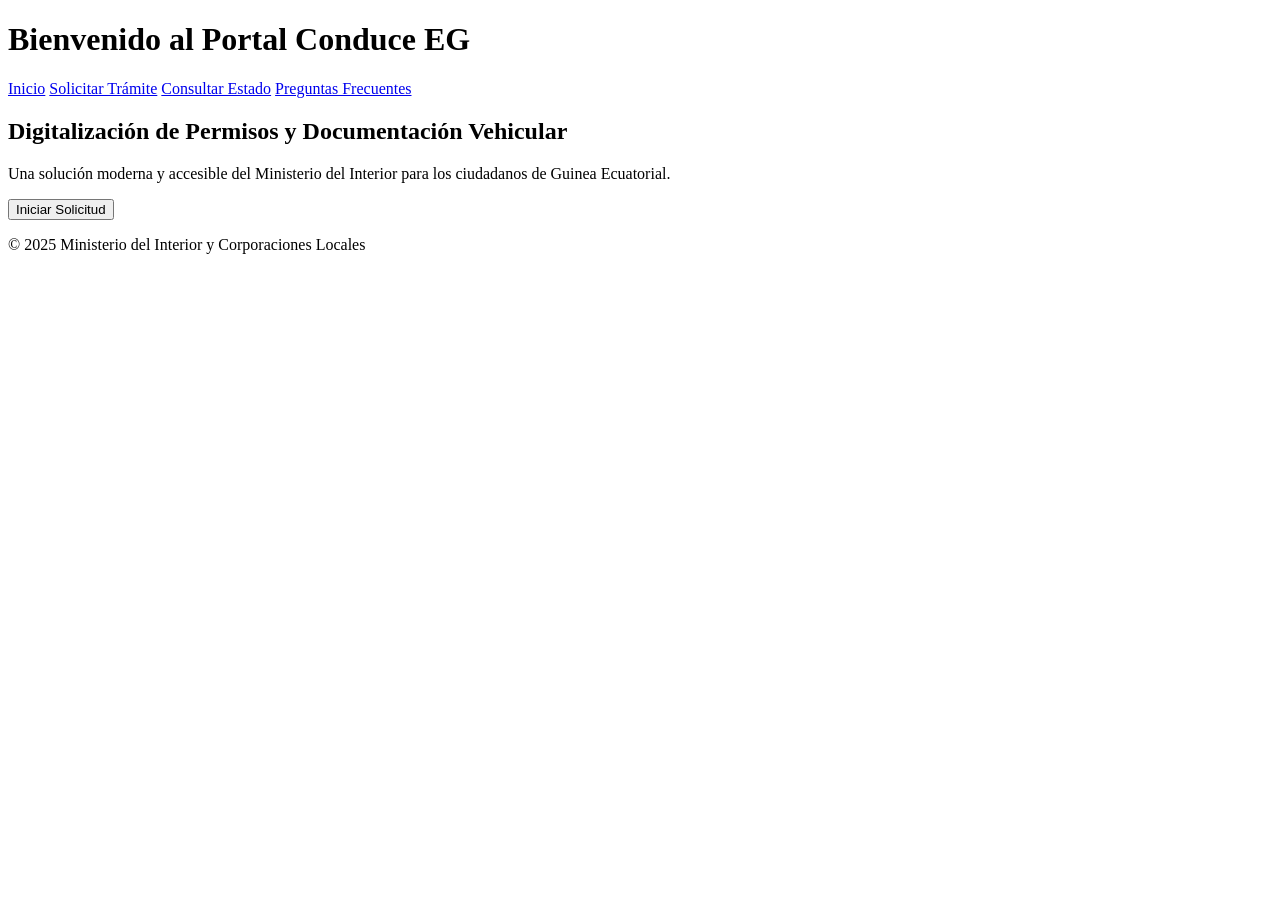
==== index.html @ 7da729fc "Add files via upload" ====
<!DOCTYPE html>
<html lang="es">
<head>
    <meta charset="UTF-8">
    <title>Conduce EG - Portal de Trámites</title>
    <link rel="stylesheet" href="style.css">
</head>
<body>
    <header>
        <h1>Bienvenido al Portal Conduce EG</h1>
        <nav>
            <a href="#">Inicio</a>
            <a href="#">Solicitar Trámite</a>
            <a href="#">Consultar Estado</a>
            <a href="#">Preguntas Frecuentes</a>
        </nav>
    </header>
    <main>
        <section>
            <h2>Digitalización de Permisos y Documentación Vehicular</h2>
            <p>Una solución moderna y accesible del Ministerio del Interior para los ciudadanos de Guinea Ecuatorial.</p>
            <button>Iniciar Solicitud</button>
        </section>
    </main>
    <footer>
        <p>&copy; 2025 Ministerio del Interior y Corporaciones Locales</p>
    </footer>
</body>
</html>
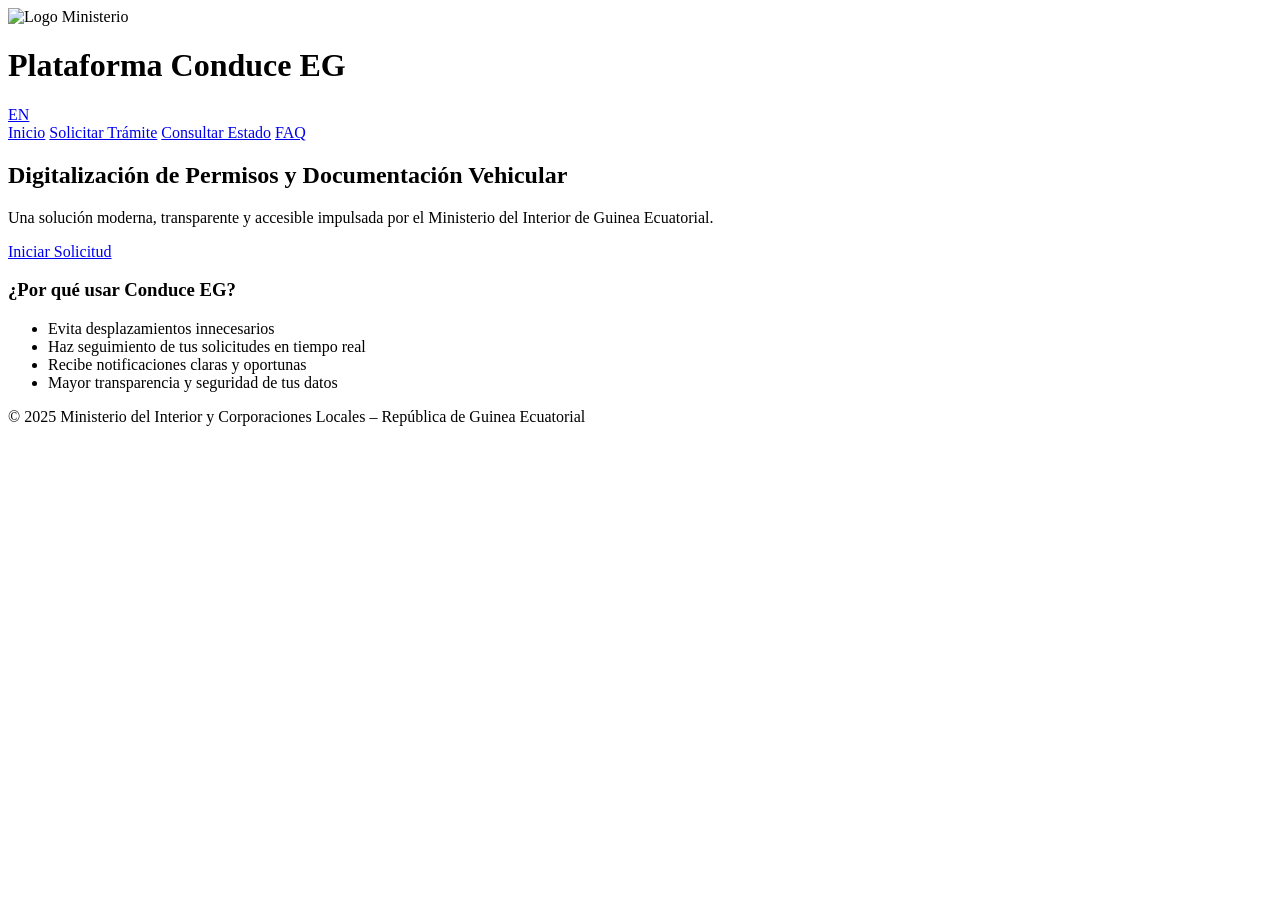
==== commit 2d66bc45: "Update index.html" ====
--- a/index.html
+++ b/index.html
@@ -4,26 +4,41 @@
     <meta charset="UTF-8">
     <title>Conduce EG - Portal de Trámites</title>
     <link rel="stylesheet" href="style.css">
+    <link rel="icon" href="images/favicon.ico" type="image/x-icon">
+    <meta name="viewport" content="width=device-width, initial-scale=1.0">
 </head>
 <body>
     <header>
-        <h1>Bienvenido al Portal Conduce EG</h1>
+        <div class="header-container">
+            <img src="images/logo-ministerio.png" alt="Logo Ministerio" class="logo">
+            <h1>Plataforma Conduce EG</h1>
+            <a href="index-en.html" class="lang-toggle">EN</a>
+        </div>
         <nav>
             <a href="#">Inicio</a>
             <a href="#">Solicitar Trámite</a>
             <a href="#">Consultar Estado</a>
-            <a href="#">Preguntas Frecuentes</a>
+            <a href="#">FAQ</a>
         </nav>
     </header>
     <main>
-        <section>
+        <section class="intro">
             <h2>Digitalización de Permisos y Documentación Vehicular</h2>
-            <p>Una solución moderna y accesible del Ministerio del Interior para los ciudadanos de Guinea Ecuatorial.</p>
-            <button>Iniciar Solicitud</button>
+            <p>Una solución moderna, transparente y accesible impulsada por el Ministerio del Interior de Guinea Ecuatorial.</p>
+            <a href="#" class="cta-button">Iniciar Solicitud</a>
+        </section>
+        <section class="info">
+            <h3>¿Por qué usar Conduce EG?</h3>
+            <ul>
+                <li>Evita desplazamientos innecesarios</li>
+                <li>Haz seguimiento de tus solicitudes en tiempo real</li>
+                <li>Recibe notificaciones claras y oportunas</li>
+                <li>Mayor transparencia y seguridad de tus datos</li>
+            </ul>
         </section>
     </main>
     <footer>
-        <p>&copy; 2025 Ministerio del Interior y Corporaciones Locales</p>
+        <p>&copy; 2025 Ministerio del Interior y Corporaciones Locales – República de Guinea Ecuatorial</p>
     </footer>
 </body>
-</html>+</html>
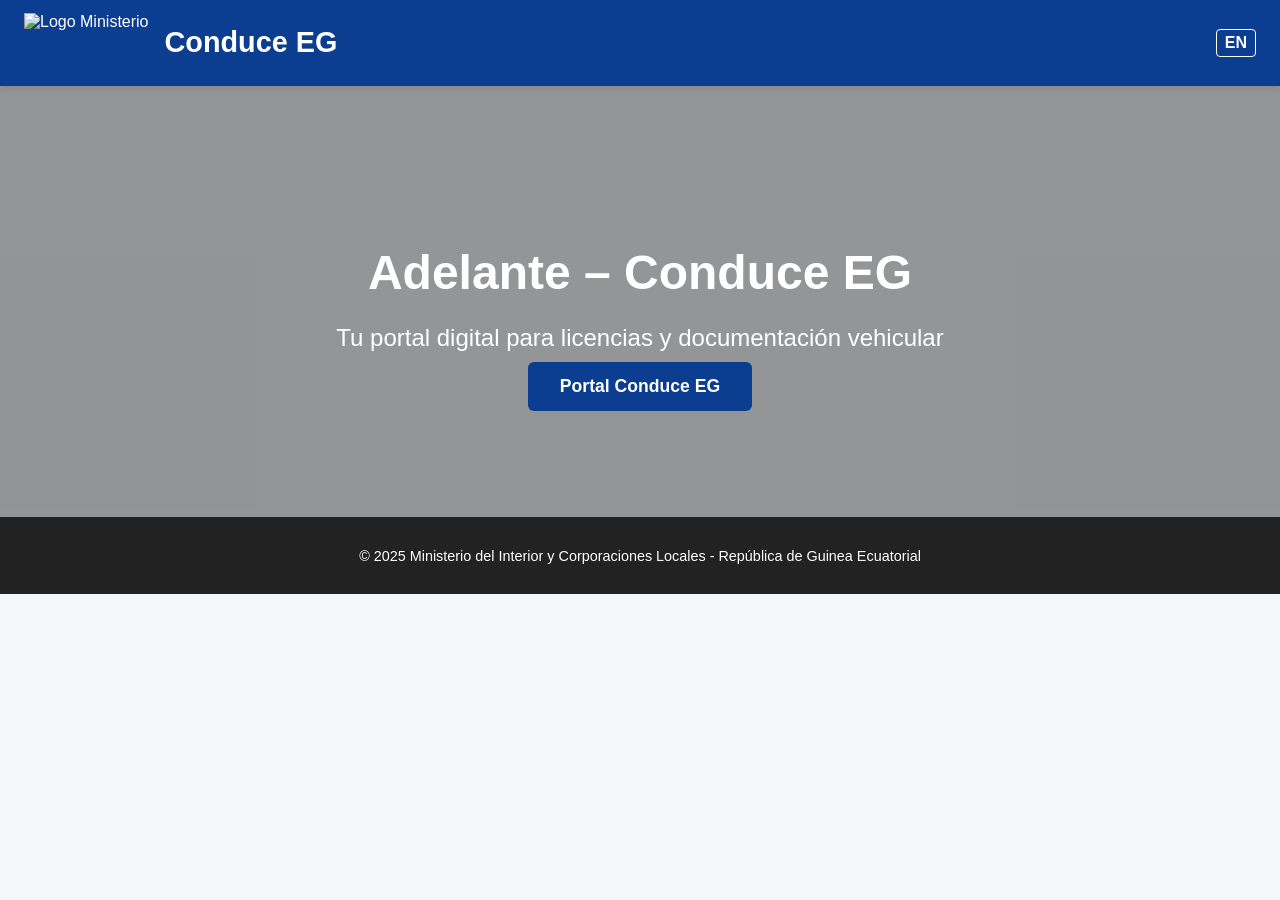
==== commit 5c1a614e: "Update index.html" ====
--- a/index.html
+++ b/index.html
@@ -6,39 +6,67 @@
     <link rel="stylesheet" href="style.css">
     <link rel="icon" href="images/favicon.ico" type="image/x-icon">
     <meta name="viewport" content="width=device-width, initial-scale=1.0">
+    <style>
+        .hero {
+            background-image: url('images/banner.jpg');
+            background-size: cover;
+            background-position: center;
+            padding: 120px 20px;
+            text-align: center;
+            color: white;
+            position: relative;
+        }
+        .hero::before {
+            content: "";
+            position: absolute;
+            inset: 0;
+            background: rgba(0, 0, 0, 0.4);
+        }
+        .hero-content {
+            position: relative;
+            z-index: 1;
+        }
+        .hero h1 {
+            font-size: 3rem;
+            margin-bottom: 0.5rem;
+        }
+        .hero p {
+            font-size: 1.5rem;
+            margin-bottom: 1.5rem;
+        }
+        .hero .cta-button {
+            background-color: #0b3d91;
+            color: white;
+            padding: 0.9rem 2rem;
+            border: none;
+            font-size: 1.1rem;
+            border-radius: 6px;
+            text-decoration: none;
+        }
+        .hero .cta-button:hover {
+            background-color: #124cb3;
+        }
+    </style>
 </head>
 <body>
     <header>
         <div class="header-container">
-            <img src="images/logo-ministerio.png" alt="Logo Ministerio" class="logo">
-            <h1>Plataforma Conduce EG</h1>
+            <img src="images/logo_conduce_eg.png" alt="Logo Ministerio" class="logo">
+            <h1>Conduce EG</h1>
             <a href="index-en.html" class="lang-toggle">EN</a>
         </div>
-        <nav>
-            <a href="#">Inicio</a>
-            <a href="#">Solicitar Trámite</a>
-            <a href="#">Consultar Estado</a>
-            <a href="#">FAQ</a>
-        </nav>
     </header>
-    <main>
-        <section class="intro">
-            <h2>Digitalización de Permisos y Documentación Vehicular</h2>
-            <p>Una solución moderna, transparente y accesible impulsada por el Ministerio del Interior de Guinea Ecuatorial.</p>
-            <a href="#" class="cta-button">Iniciar Solicitud</a>
-        </section>
-        <section class="info">
-            <h3>¿Por qué usar Conduce EG?</h3>
-            <ul>
-                <li>Evita desplazamientos innecesarios</li>
-                <li>Haz seguimiento de tus solicitudes en tiempo real</li>
-                <li>Recibe notificaciones claras y oportunas</li>
-                <li>Mayor transparencia y seguridad de tus datos</li>
-            </ul>
-        </section>
-    </main>
+
+    <section class="hero">
+        <div class="hero-content">
+            <h1>Adelante – Conduce EG</h1>
+            <p>Tu portal digital para licencias y documentación vehicular</p>
+            <a href="#" class="cta-button">Portal Conduce EG</a>
+        </div>
+    </section>
+
     <footer>
-        <p>&copy; 2025 Ministerio del Interior y Corporaciones Locales – República de Guinea Ecuatorial</p>
+        <p>&copy; 2025 Ministerio del Interior y Corporaciones Locales - República de Guinea Ecuatorial</p>
     </footer>
 </body>
 </html>
--- a/style.css
+++ b/style.css
@@ -0,0 +1,158 @@
+
+/* Fuente general y diseño base */
+body {
+    margin: 0;
+    padding: 0;
+    font-family: 'Segoe UI', Tahoma, Geneva, Verdana, sans-serif;
+    background-color: #f4f7f9;
+    color: #333;
+}
+
+/* Cabecera institucional */
+header {
+    background-color: #0b3d91;
+    color: white;
+    padding: 0.8rem 1.5rem;
+    box-shadow: 0 2px 6px rgba(0,0,0,0.1);
+}
+
+.header-container {
+    display: flex;
+    justify-content: space-between;
+    align-items: center;
+    flex-wrap: wrap;
+}
+
+.header-container h1 {
+    font-size: 1.8rem;
+    margin: 0;
+    flex: 1;
+}
+
+.logo {
+    height: 60px;
+    margin-right: 1rem;
+}
+
+.lang-toggle {
+    color: white;
+    text-decoration: none;
+    font-weight: bold;
+    border: 1px solid white;
+    padding: 4px 8px;
+    border-radius: 4px;
+}
+
+.lang-toggle:hover {
+    background-color: white;
+    color: #0b3d91;
+}
+
+/* Navegación */
+nav {
+    margin-top: 0.5rem;
+    display: flex;
+    gap: 1.2rem;
+    flex-wrap: wrap;
+}
+
+nav a {
+    color: white;
+    text-decoration: none;
+    font-weight: 500;
+}
+
+nav a:hover {
+    text-decoration: underline;
+}
+
+/* Sección de bienvenida */
+.intro {
+    text-align: center;
+    padding: 3rem 1rem 2rem;
+    background: linear-gradient(to right, #0b3d91, #1447a6);
+    color: white;
+}
+
+.intro h2 {
+    font-size: 2rem;
+    margin-bottom: 1rem;
+}
+
+.intro p {
+    max-width: 600px;
+    margin: 0 auto 1.5rem;
+}
+
+.cta-button {
+    background-color: white;
+    color: #0b3d91;
+    border: none;
+    padding: 0.8rem 1.5rem;
+    font-size: 1rem;
+    border-radius: 6px;
+    text-decoration: none;
+    font-weight: bold;
+}
+
+.cta-button:hover {
+    background-color: #dbe4f3;
+}
+
+/* Sección informativa */
+.info {
+    max-width: 800px;
+    margin: 2rem auto;
+    padding: 0 1rem;
+}
+
+.info h3 {
+    color: #0b3d91;
+    font-size: 1.4rem;
+    margin-bottom: 1rem;
+}
+
+.info ul {
+    list-style-type: disc;
+    padding-left: 1.5rem;
+}
+
+.info li {
+    margin-bottom: 0.5rem;
+}
+
+/* Pie de página */
+footer {
+    background-color: #222;
+    color: white;
+    text-align: center;
+    padding: 1rem;
+    font-size: 0.9rem;
+}
+
+/* Responsividad */
+@media (max-width: 768px) {
+    .header-container {
+        flex-direction: column;
+        align-items: flex-start;
+    }
+
+    .header-container h1 {
+        font-size: 1.5rem;
+        margin-top: 0.5rem;
+    }
+
+    nav {
+        justify-content: center;
+        margin-top: 1rem;
+    }
+
+    .intro h2 {
+        font-size: 1.5rem;
+    }
+
+    .cta-button {
+        width: 80%;
+        display: inline-block;
+    }
+}
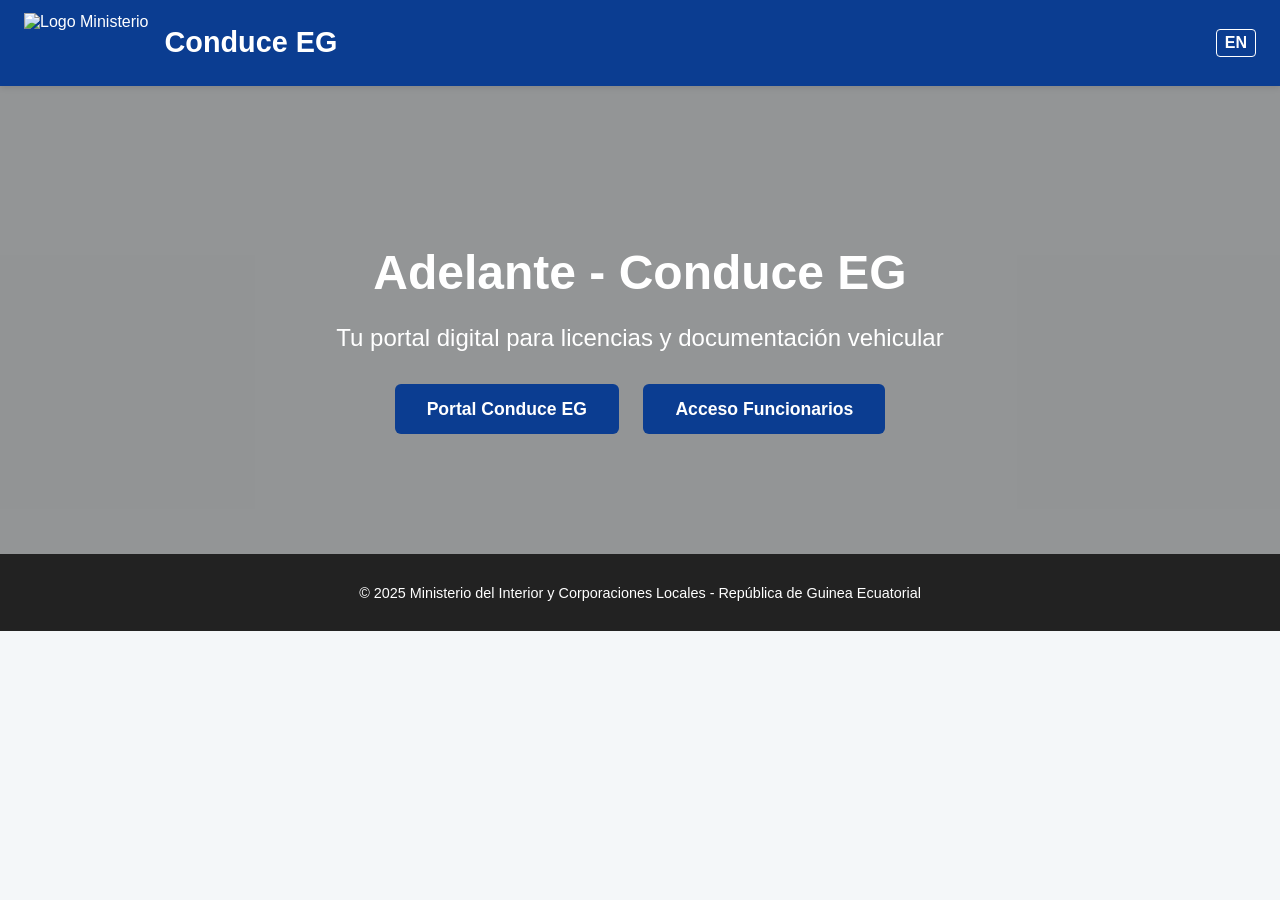
==== commit f58c91de: "Update index.html" ====
--- a/index.html
+++ b/index.html
@@ -1,72 +1,75 @@
 <!DOCTYPE html>
 <html lang="es">
 <head>
-    <meta charset="UTF-8">
-    <title>Conduce EG - Portal de Trámites</title>
-    <link rel="stylesheet" href="style.css">
-    <link rel="icon" href="images/favicon.ico" type="image/x-icon">
-    <meta name="viewport" content="width=device-width, initial-scale=1.0">
-    <style>
-        .hero {
-            background-image: url('images/banner.jpg');
-            background-size: cover;
-            background-position: center;
-            padding: 120px 20px;
-            text-align: center;
-            color: white;
-            position: relative;
-        }
-        .hero::before {
-            content: "";
-            position: absolute;
-            inset: 0;
-            background: rgba(0, 0, 0, 0.4);
-        }
-        .hero-content {
-            position: relative;
-            z-index: 1;
-        }
-        .hero h1 {
-            font-size: 3rem;
-            margin-bottom: 0.5rem;
-        }
-        .hero p {
-            font-size: 1.5rem;
-            margin-bottom: 1.5rem;
-        }
-        .hero .cta-button {
-            background-color: #0b3d91;
-            color: white;
-            padding: 0.9rem 2rem;
-            border: none;
-            font-size: 1.1rem;
-            border-radius: 6px;
-            text-decoration: none;
-        }
-        .hero .cta-button:hover {
-            background-color: #124cb3;
-        }
-    </style>
+  <meta charset="UTF-8" />
+  <title>Conduce EG - Portal de Trámites</title>
+  <link rel="stylesheet" href="style.css" />
+  <link rel="icon" href="images/favicon.ico" type="image/x-icon" />
+  <meta name="viewport" content="width=device-width, initial-scale=1.0" />
+  <style>
+    .hero {
+      background-image: url('images/banner_limpio_sin_texto.jpg');
+      background-size: cover;
+      background-position: center;
+      padding: 120px 20px;
+      text-align: center;
+      color: white;
+      position: relative;
+    }
+    .hero::before {
+      content: "";
+      position: absolute;
+      inset: 0;
+      background: rgba(0, 0, 0, 0.4);
+    }
+    .hero-content {
+      position: relative;
+      z-index: 1;
+    }
+    .hero h1 {
+      font-size: 3rem;
+      margin-bottom: 0.5rem;
+    }
+    .hero p {
+      font-size: 1.5rem;
+      margin-bottom: 2rem;
+    }
+    .hero .cta-button {
+      background-color: #0b3d91;
+      color: white;
+      padding: 0.9rem 2rem;
+      margin: 0 10px;
+      border: none;
+      font-size: 1.1rem;
+      border-radius: 6px;
+      text-decoration: none;
+      display: inline-block;
+    }
+    .hero .cta-button:hover {
+      background-color: #124cb3;
+    }
+  </style>
 </head>
 <body>
-    <header>
-        <div class="header-container">
-            <img src="images/logo_conduce_eg.png" alt="Logo Ministerio" class="logo">
-            <h1>Conduce EG</h1>
-            <a href="index-en.html" class="lang-toggle">EN</a>
-        </div>
-    </header>
+  <header>
+    <div class="header-container">
+      <img src="images/logo_conduce_eg.png" alt="Logo Ministerio" class="logo" />
+      <h1>Conduce EG</h1>
+      <a href="index-en.html" class="lang-toggle">EN</a>
+    </div>
+  </header>
 
-    <section class="hero">
-        <div class="hero-content">
-            <h1>Adelante – Conduce EG</h1>
-            <p>Tu portal digital para licencias y documentación vehicular</p>
-            <a href="#" class="cta-button">Portal Conduce EG</a>
-        </div>
-    </section>
+  <section class="hero">
+    <div class="hero-content">
+      <h1>Adelante - Conduce EG</h1>
+      <p>Tu portal digital para licencias y documentación vehicular</p>
+      <a href="#" class="cta-button">Portal Conduce EG</a>
+      <a href="#" class="cta-button">Acceso Funcionarios</a>
+    </div>
+  </section>
 
-    <footer>
-        <p>&copy; 2025 Ministerio del Interior y Corporaciones Locales - República de Guinea Ecuatorial</p>
-    </footer>
+  <footer>
+    <p>&copy; 2025 Ministerio del Interior y Corporaciones Locales - República de Guinea Ecuatorial</p>
+  </footer>
 </body>
 </html>
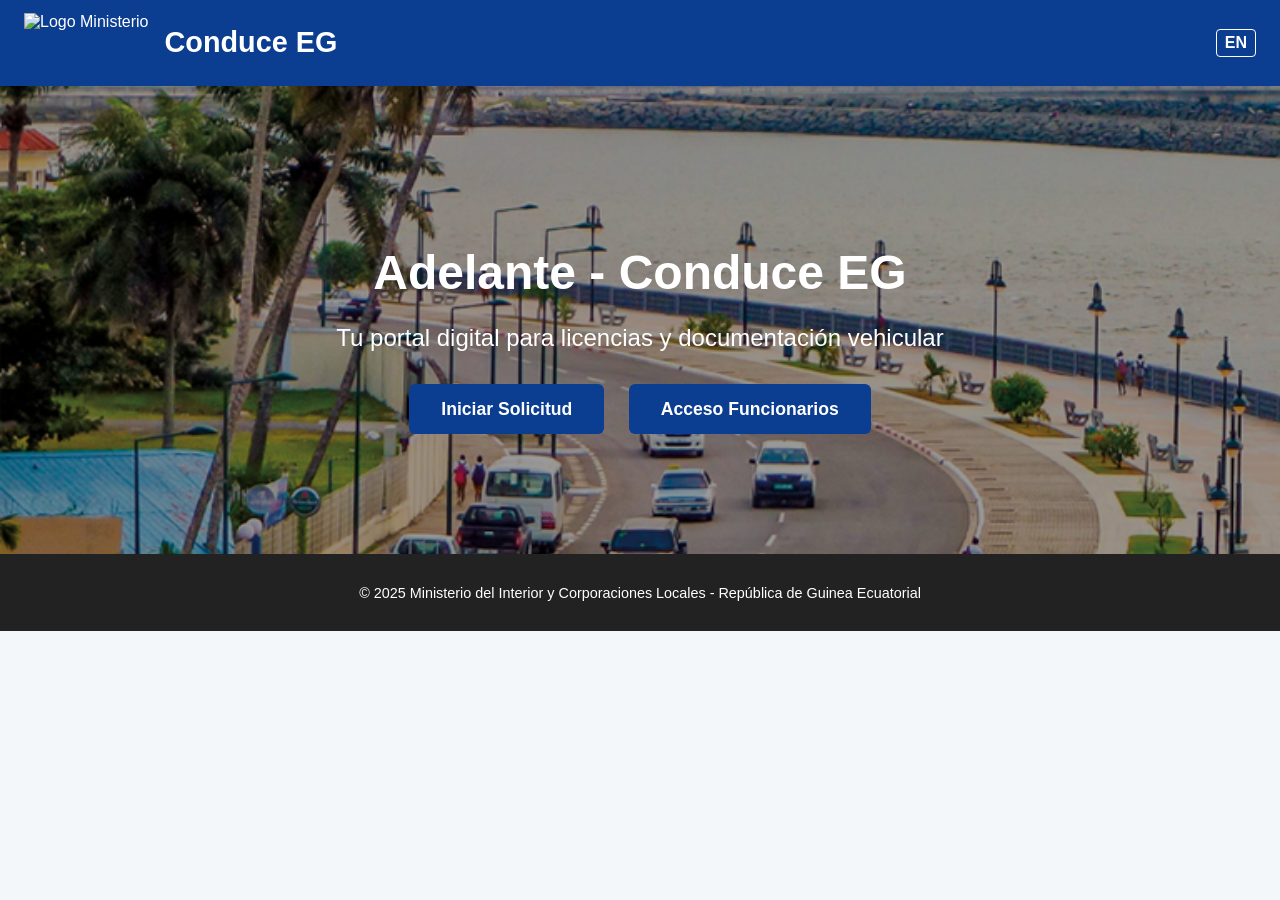
==== commit 9c752c40: "Update index.html" ====
--- a/index.html
+++ b/index.html
@@ -63,7 +63,7 @@
     <div class="hero-content">
       <h1>Adelante - Conduce EG</h1>
       <p>Tu portal digital para licencias y documentación vehicular</p>
-      <a href="#" class="cta-button">Portal Conduce EG</a>
+      <a href="solicitud.html" class="cta-button">Iniciar Solicitud</a>
       <a href="#" class="cta-button">Acceso Funcionarios</a>
     </div>
   </section>
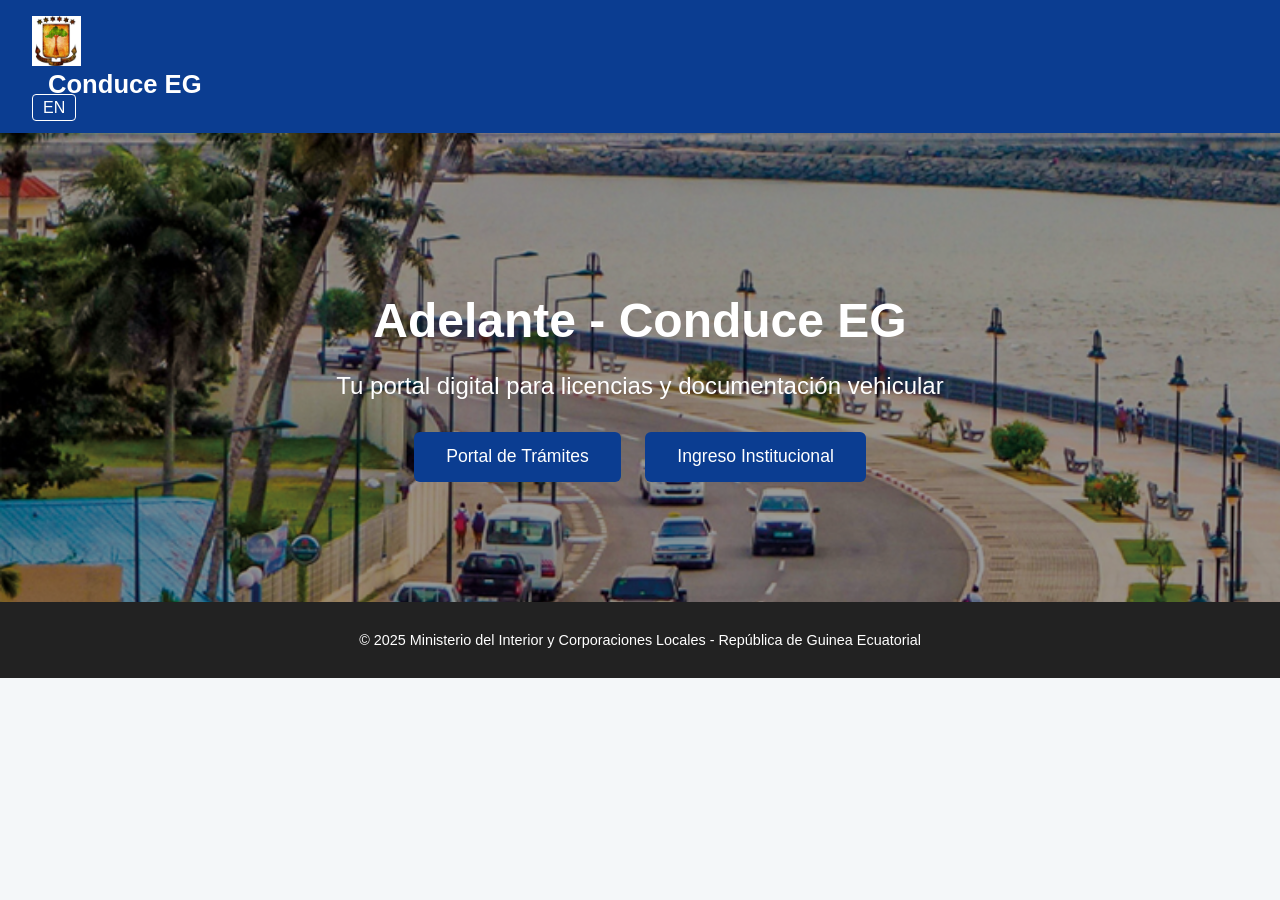
==== commit 2b129088: "Update index.html" ====
--- a/index.html
+++ b/index.html
@@ -63,8 +63,8 @@
     <div class="hero-content">
       <h1>Adelante - Conduce EG</h1>
       <p>Tu portal digital para licencias y documentación vehicular</p>
-      <a href="solicitud.html" class="cta-button">Iniciar Solicitud</a>
-      <a href="#" class="cta-button">Acceso Funcionarios</a>
+      <a href="solicitud.html" class="cta-button">Portal de Trámites</a>
+      <a href="#" class="cta-button">Ingreso Institucional</a>
     </div>
   </section>
 
--- a/style.css
+++ b/style.css
@@ -1,127 +1,151 @@
-
-/* Fuente general y diseño base */
+/* General Layout */
 body {
+    font-family: 'Segoe UI', Tahoma, Geneva, Verdana, sans-serif;
     margin: 0;
     padding: 0;
-    font-family: 'Segoe UI', Tahoma, Geneva, Verdana, sans-serif;
     background-color: #f4f7f9;
     color: #333;
 }
 
-/* Cabecera institucional */
+/* Header */
 header {
     background-color: #0b3d91;
     color: white;
-    padding: 0.8rem 1.5rem;
-    box-shadow: 0 2px 6px rgba(0,0,0,0.1);
+    padding: 1rem 2rem;
+    display: flex;
+    align-items: center;
+    justify-content: space-between;
 }
-
-.header-container {
-    display: flex;
-    justify-content: space-between;
-    align-items: center;
-    flex-wrap: wrap;
+.logo {
+    height: 50px;
 }
-
 .header-container h1 {
-    font-size: 1.8rem;
-    margin: 0;
-    flex: 1;
+    font-size: 1.6rem;
+    margin: 0 0 0 1rem;
 }
-
-.logo {
-    height: 60px;
-    margin-right: 1rem;
-}
-
 .lang-toggle {
     color: white;
     text-decoration: none;
-    font-weight: bold;
     border: 1px solid white;
-    padding: 4px 8px;
+    padding: 4px 10px;
     border-radius: 4px;
 }
-
 .lang-toggle:hover {
     background-color: white;
     color: #0b3d91;
 }
 
-/* Navegación */
-nav {
-    margin-top: 0.5rem;
-    display: flex;
-    gap: 1.2rem;
-    flex-wrap: wrap;
+/* Hero Banner Section (index.html) */
+.hero {
+    background-image: url('images/banner_limpio_sin_texto.jpg');
+    background-size: cover;
+    background-position: center;
+    padding: 120px 20px;
+    text-align: center;
+    color: white;
+    position: relative;
+}
+.hero::before {
+    content: "";
+    position: absolute;
+    inset: 0;
+    background: rgba(0, 0, 0, 0.4);
+}
+.hero-content {
+    position: relative;
+    z-index: 1;
+}
+.hero h1 {
+    font-size: 3rem;
+    margin-bottom: 0.5rem;
+}
+.hero p {
+    font-size: 1.5rem;
+    margin-bottom: 2rem;
+}
+.hero .cta-button {
+    background-color: #0b3d91;
+    color: white;
+    padding: 0.9rem 2rem;
+    margin: 0 10px;
+    border: none;
+    font-size: 1.1rem;
+    border-radius: 6px;
+    text-decoration: none;
+    display: inline-block;
+}
+.hero .cta-button:hover {
+    background-color: #124cb3;
 }
 
-nav a {
-    color: white;
-    text-decoration: none;
+/* Formulario (solicitud.html) */
+.container {
+    max-width: 600px;
+    margin: 40px auto;
+    background: white;
+    padding: 2rem;
+    border-radius: 10px;
+    box-shadow: 0 4px 12px rgba(0,0,0,0.1);
+}
+.progress {
+    display: flex;
+    justify-content: space-between;
+    margin-bottom: 1.5rem;
+}
+.progress div {
+    flex: 1;
+    text-align: center;
+    padding: 0.5rem;
+    border-bottom: 4px solid #ccc;
+}
+.progress .active {
+    font-weight: bold;
+    border-color: #0b3d91;
+}
+h2 {
+    color: #0b3d91;
+    margin-bottom: 1rem;
+}
+label {
+    display: block;
+    margin-top: 1rem;
     font-weight: 500;
 }
-
-nav a:hover {
-    text-decoration: underline;
+input[type="text"],
+input[type="tel"] {
+    width: 100%;
+    padding: 0.6rem;
+    margin-top: 0.3rem;
+    border: 1px solid #ccc;
+    border-radius: 5px;
+}
+.form-group {
+    margin-bottom: 1rem;
+}
+.form-options {
+    margin-top: 0.5rem;
+}
+.form-options label {
+    display: block;
+    margin-bottom: 0.5rem;
+}
+.btn {
+    display: block;
+    width: 100%;
+    background-color: #0b3d91;
+    color: white;
+    border: none;
+    padding: 0.8rem;
+    font-size: 1rem;
+    border-radius: 6px;
+    margin-top: 1.5rem;
+    cursor: pointer;
+}
+.btn:hover {
+    background-color: #124cb3;
 }
 
-/* Sección de bienvenida */
-.intro {
-    text-align: center;
-    padding: 3rem 1rem 2rem;
-    background: linear-gradient(to right, #0b3d91, #1447a6);
-    color: white;
-}
-
-.intro h2 {
-    font-size: 2rem;
-    margin-bottom: 1rem;
-}
-
-.intro p {
-    max-width: 600px;
-    margin: 0 auto 1.5rem;
-}
-
-.cta-button {
-    background-color: white;
-    color: #0b3d91;
-    border: none;
-    padding: 0.8rem 1.5rem;
-    font-size: 1rem;
-    border-radius: 6px;
-    text-decoration: none;
-    font-weight: bold;
-}
-
-.cta-button:hover {
-    background-color: #dbe4f3;
-}
-
-/* Sección informativa */
-.info {
-    max-width: 800px;
-    margin: 2rem auto;
-    padding: 0 1rem;
-}
-
-.info h3 {
-    color: #0b3d91;
-    font-size: 1.4rem;
-    margin-bottom: 1rem;
-}
-
-.info ul {
-    list-style-type: disc;
-    padding-left: 1.5rem;
-}
-
-.info li {
-    margin-bottom: 0.5rem;
-}
-
-/* Pie de página */
+/* Footer */
 footer {
     background-color: #222;
     color: white;
@@ -130,29 +154,16 @@
     font-size: 0.9rem;
 }
 
-/* Responsividad */
+/* Responsive Adjustments */
 @media (max-width: 768px) {
-    .header-container {
-        flex-direction: column;
-        align-items: flex-start;
+    .hero h1 {
+        font-size: 2rem;
     }
-
-    .header-container h1 {
-        font-size: 1.5rem;
-        margin-top: 0.5rem;
+    .hero p {
+        font-size: 1.2rem;
     }
-
-    nav {
-        justify-content: center;
-        margin-top: 1rem;
-    }
-
-    .intro h2 {
-        font-size: 1.5rem;
-    }
-
-    .cta-button {
-        width: 80%;
-        display: inline-block;
+    .hero .cta-button {
+        width: 90%;
+        margin-bottom: 1rem;
     }
 }
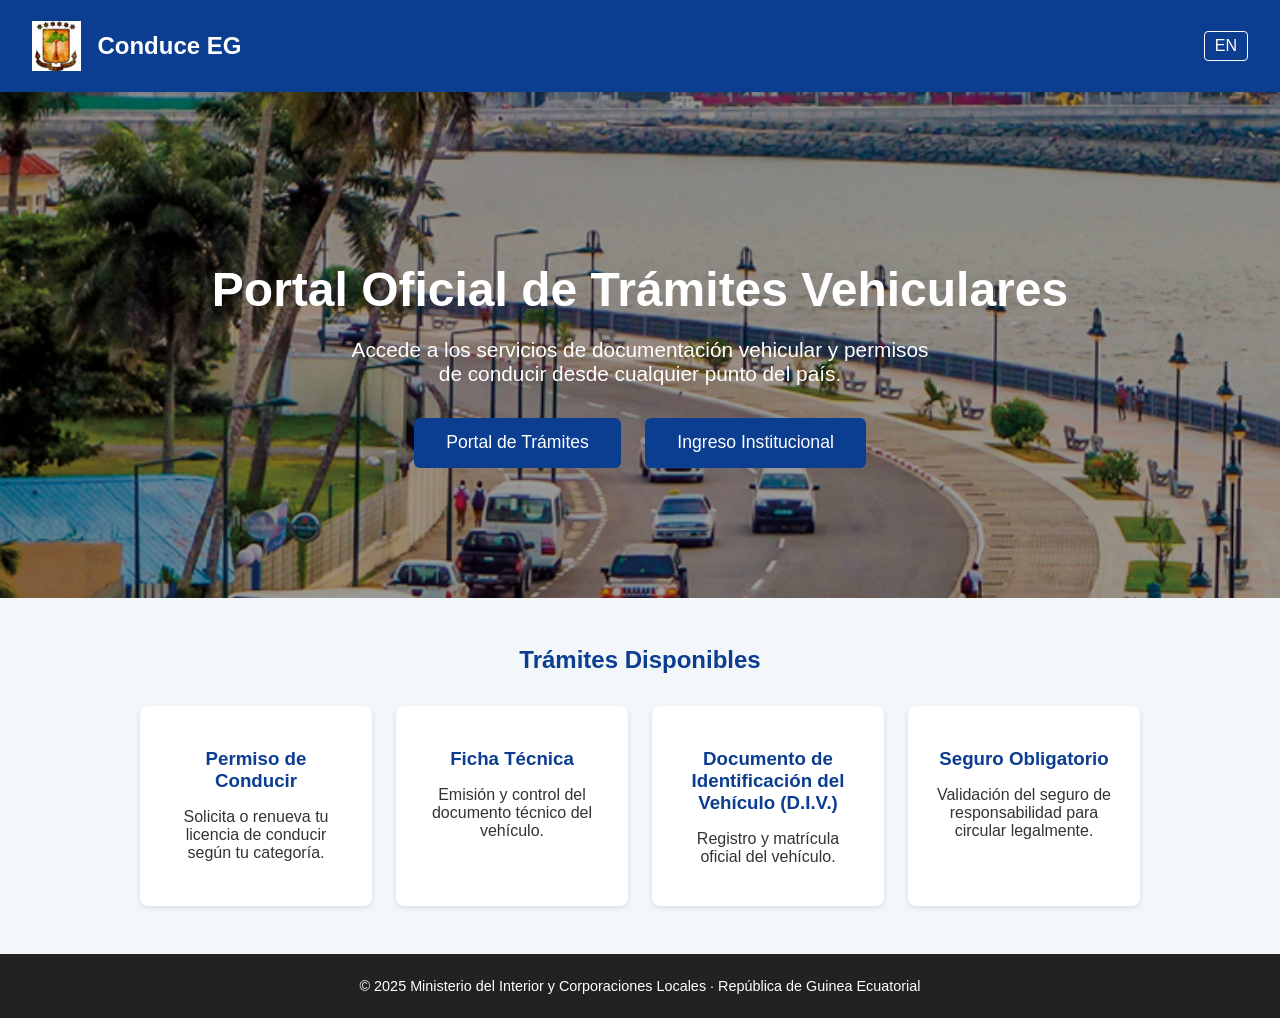
==== commit a1df734e: "Update index.html" ====
--- a/index.html
+++ b/index.html
@@ -2,74 +2,191 @@
 <html lang="es">
 <head>
   <meta charset="UTF-8" />
-  <title>Conduce EG - Portal de Trámites</title>
+  <title>Conduce EG - Portal Oficial de Trámites</title>
+  <meta name="viewport" content="width=device-width, initial-scale=1.0" />
   <link rel="stylesheet" href="style.css" />
   <link rel="icon" href="images/favicon.ico" type="image/x-icon" />
-  <meta name="viewport" content="width=device-width, initial-scale=1.0" />
   <style>
+    body {
+      margin: 0;
+      font-family: 'Segoe UI', Tahoma, sans-serif;
+      background-color: #f4f7f9;
+      color: #333;
+    }
+
+    header {
+      background-color: #0b3d91;
+      color: white;
+      padding: 1rem 2rem;
+      display: flex;
+      align-items: center;
+      justify-content: space-between;
+    }
+
+    .logo {
+      height: 50px;
+    }
+
+    .lang-toggle {
+      color: white;
+      border: 1px solid white;
+      padding: 5px 10px;
+      border-radius: 4px;
+      text-decoration: none;
+    }
+
+    .lang-toggle:hover {
+      background-color: white;
+      color: #0b3d91;
+    }
+
     .hero {
       background-image: url('images/banner_limpio_sin_texto.jpg');
       background-size: cover;
       background-position: center;
-      padding: 120px 20px;
+      position: relative;
       text-align: center;
+      padding: 130px 20px;
       color: white;
-      position: relative;
     }
+
     .hero::before {
       content: "";
       position: absolute;
       inset: 0;
       background: rgba(0, 0, 0, 0.4);
     }
+
     .hero-content {
       position: relative;
       z-index: 1;
     }
+
     .hero h1 {
       font-size: 3rem;
-      margin-bottom: 0.5rem;
+      margin-bottom: 1rem;
     }
+
     .hero p {
-      font-size: 1.5rem;
+      font-size: 1.3rem;
       margin-bottom: 2rem;
+      max-width: 600px;
+      margin-left: auto;
+      margin-right: auto;
     }
-    .hero .cta-button {
+
+    .cta-button {
       background-color: #0b3d91;
       color: white;
       padding: 0.9rem 2rem;
-      margin: 0 10px;
+      margin: 10px;
       border: none;
       font-size: 1.1rem;
       border-radius: 6px;
       text-decoration: none;
       display: inline-block;
     }
-    .hero .cta-button:hover {
+
+    .cta-button:hover {
       background-color: #124cb3;
+    }
+
+    .services {
+      max-width: 1000px;
+      margin: 3rem auto;
+      padding: 0 2rem;
+      text-align: center;
+    }
+
+    .services h2 {
+      color: #0b3d91;
+      margin-bottom: 1rem;
+    }
+
+    .service-list {
+      display: grid;
+      grid-template-columns: repeat(auto-fit, minmax(230px, 1fr));
+      gap: 1.5rem;
+      margin-top: 2rem;
+    }
+
+    .service-item {
+      background: white;
+      padding: 1.5rem;
+      border-radius: 8px;
+      box-shadow: 0 2px 6px rgba(0,0,0,0.1);
+    }
+
+    .service-item h3 {
+      color: #0b3d91;
+      margin-bottom: 0.5rem;
+    }
+
+    footer {
+      background-color: #222;
+      color: white;
+      text-align: center;
+      padding: 1.5rem 1rem;
+      font-size: 0.9rem;
+    }
+
+    @media (max-width: 768px) {
+      .hero h1 {
+        font-size: 2rem;
+      }
+
+      .hero p {
+        font-size: 1rem;
+      }
+
+      .cta-button {
+        width: 90%;
+      }
     }
   </style>
 </head>
 <body>
   <header>
-    <div class="header-container">
+    <div style="display: flex; align-items: center;">
       <img src="images/logo_conduce_eg.png" alt="Logo Ministerio" class="logo" />
-      <h1>Conduce EG</h1>
-      <a href="index-en.html" class="lang-toggle">EN</a>
+      <h1 style="margin-left: 1rem; font-size: 1.5rem;">Conduce EG</h1>
     </div>
+    <a href="index-en.html" class="lang-toggle">EN</a>
   </header>
 
   <section class="hero">
     <div class="hero-content">
-      <h1>Adelante - Conduce EG</h1>
-      <p>Tu portal digital para licencias y documentación vehicular</p>
+      <h1>Portal Oficial de Trámites Vehiculares</h1>
+      <p>Accede a los servicios de documentación vehicular y permisos de conducir desde cualquier punto del país.</p>
       <a href="solicitud.html" class="cta-button">Portal de Trámites</a>
-      <a href="#" class="cta-button">Ingreso Institucional</a>
+      <a href="institucional.html" class="cta-button">Ingreso Institucional</a>
+    </div>
+  </section>
+
+  <section class="services">
+    <h2>Trámites Disponibles</h2>
+    <div class="service-list">
+      <div class="service-item">
+        <h3>Permiso de Conducir</h3>
+        <p>Solicita o renueva tu licencia de conducir según tu categoría.</p>
+      </div>
+      <div class="service-item">
+        <h3>Ficha Técnica</h3>
+        <p>Emisión y control del documento técnico del vehículo.</p>
+      </div>
+      <div class="service-item">
+        <h3>Documento de Identificación del Vehículo (D.I.V.)</h3>
+        <p>Registro y matrícula oficial del vehículo.</p>
+      </div>
+      <div class="service-item">
+        <h3>Seguro Obligatorio</h3>
+        <p>Validación del seguro de responsabilidad para circular legalmente.</p>
+      </div>
     </div>
   </section>
 
   <footer>
-    <p>&copy; 2025 Ministerio del Interior y Corporaciones Locales - República de Guinea Ecuatorial</p>
+    &copy; 2025 Ministerio del Interior y Corporaciones Locales · República de Guinea Ecuatorial
   </footer>
 </body>
 </html>
